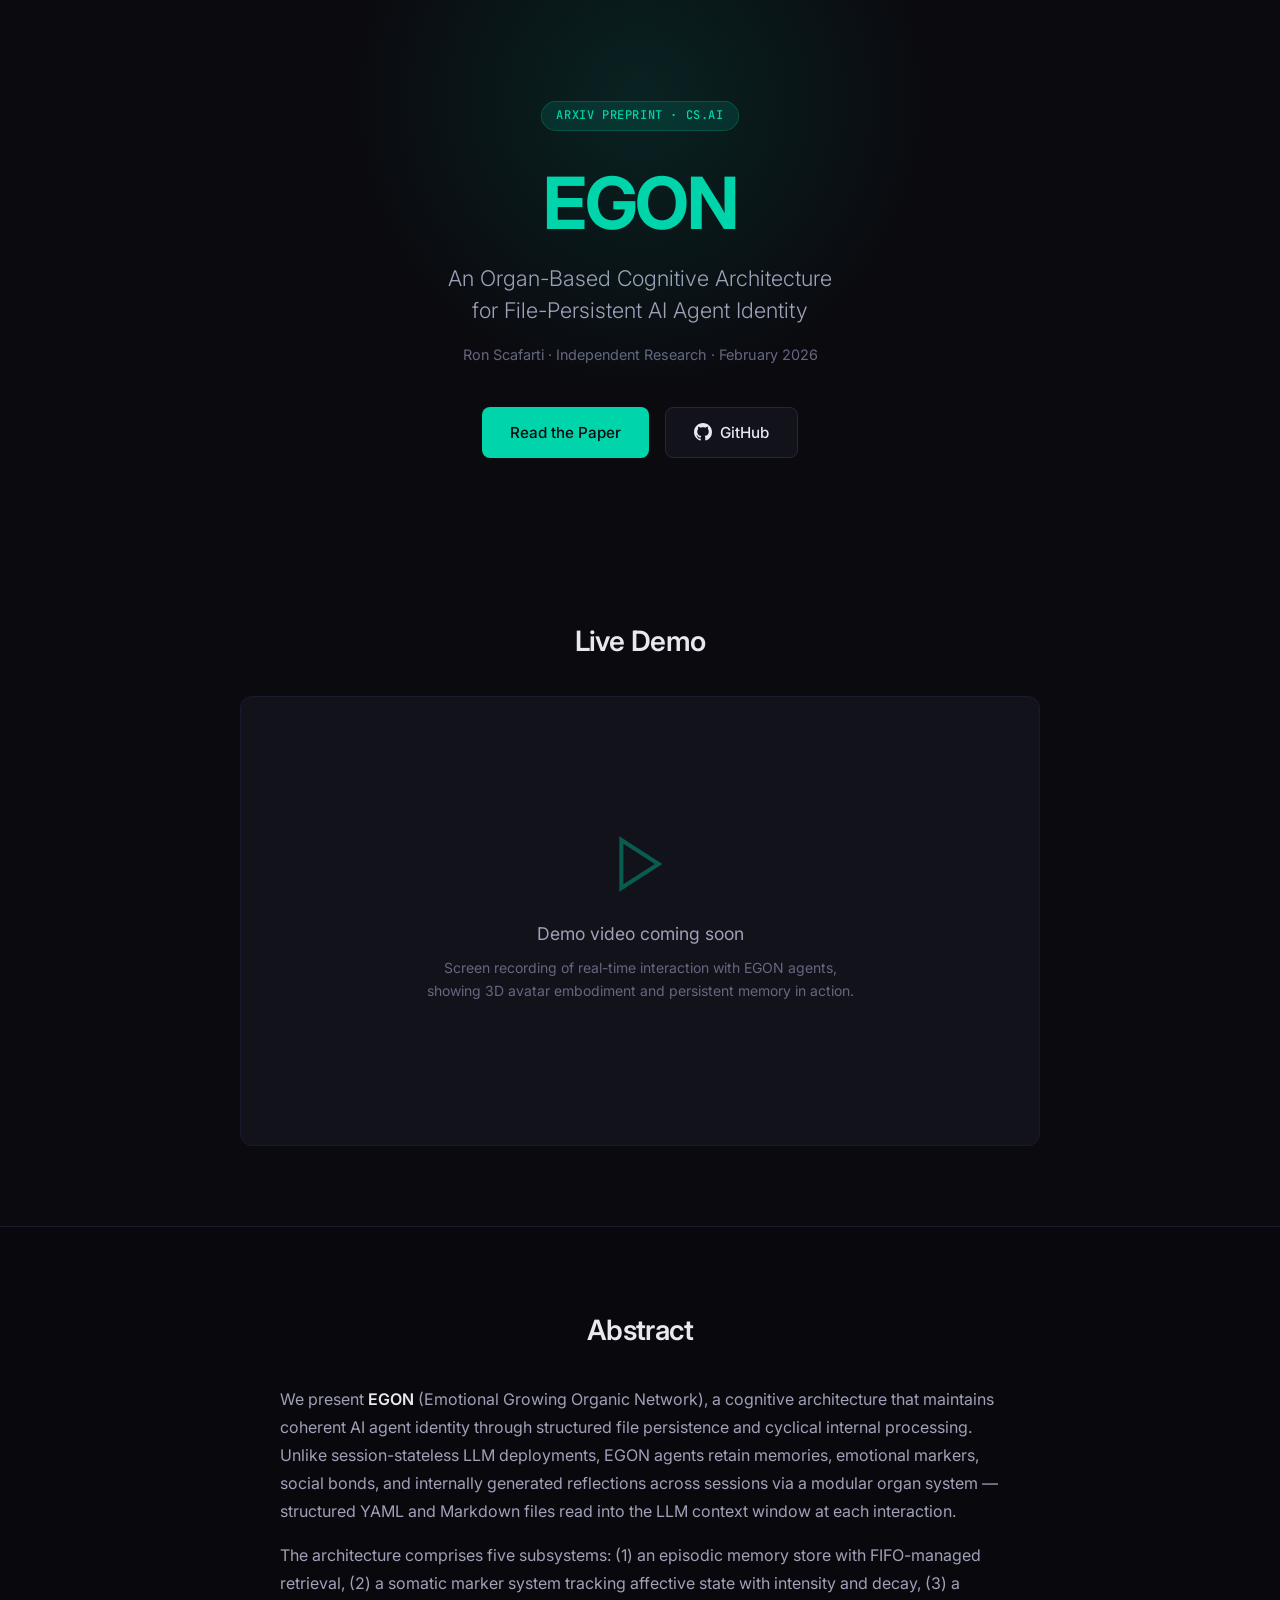
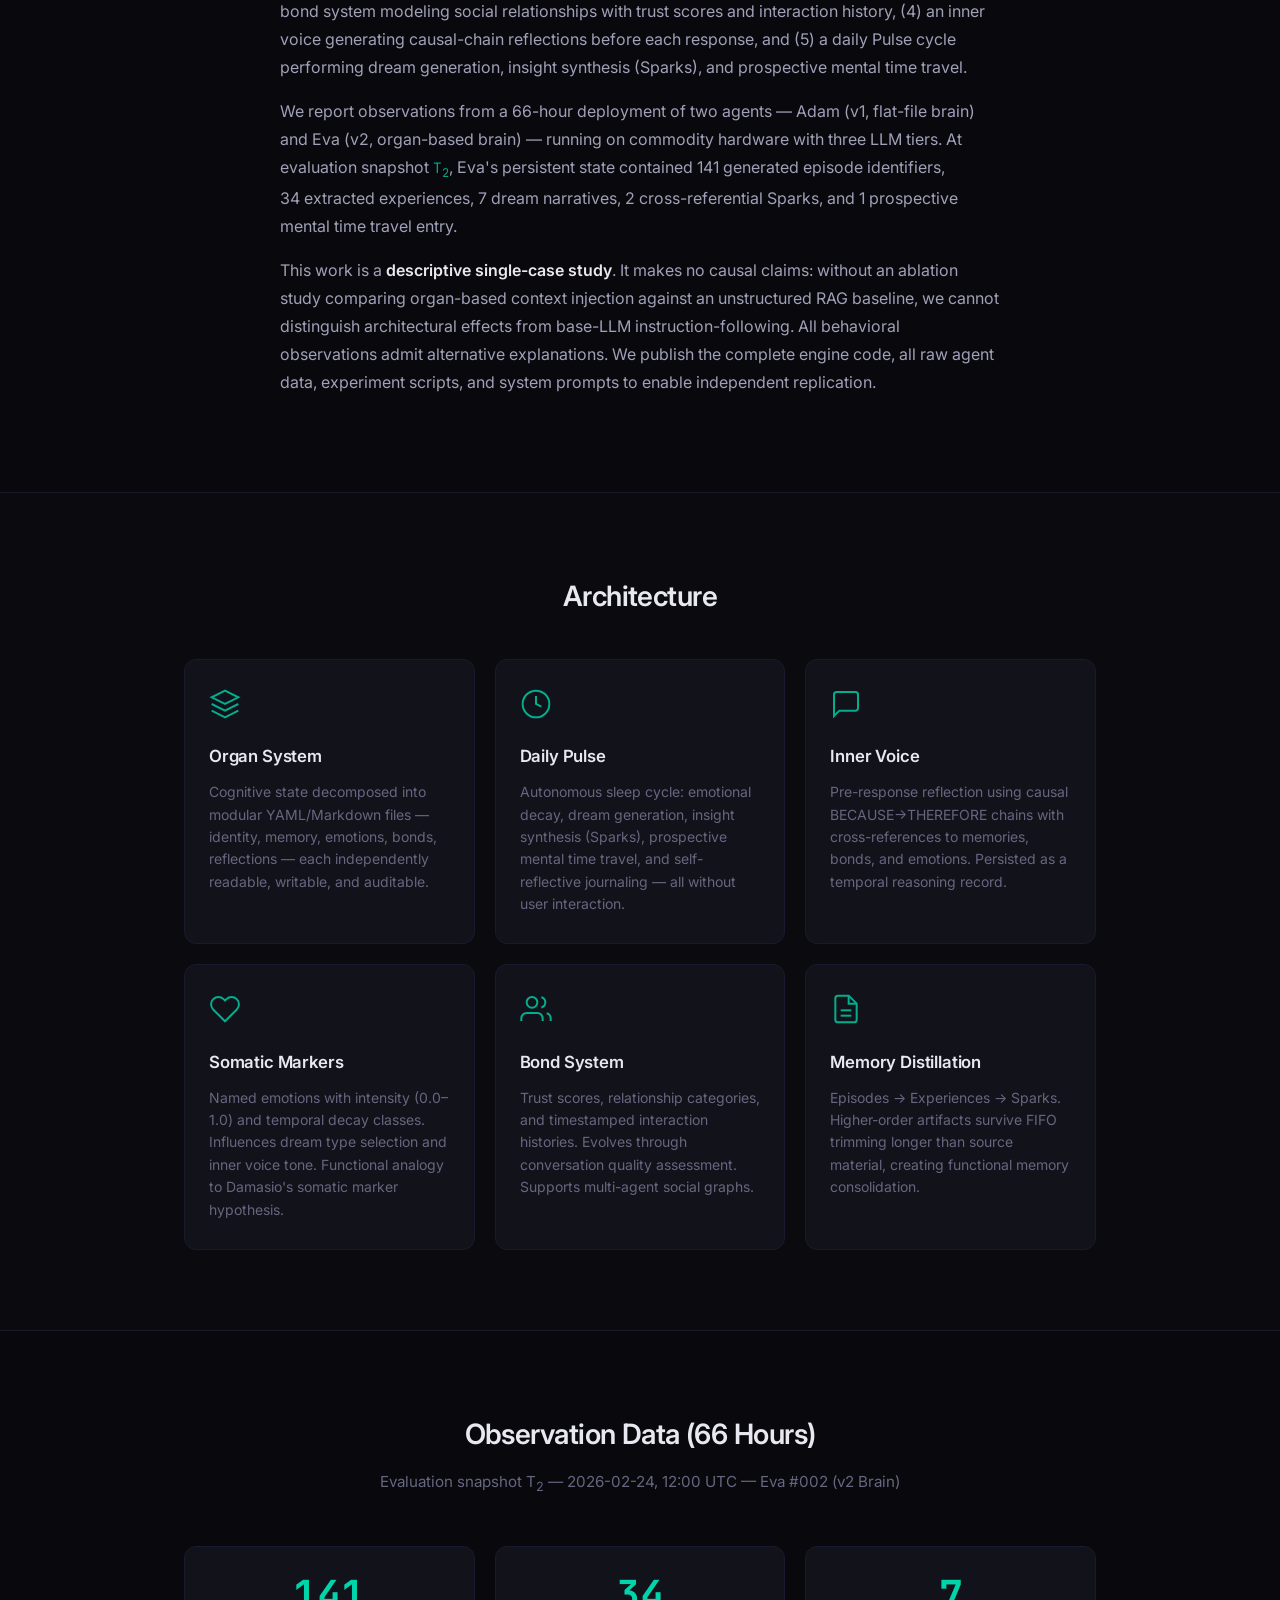
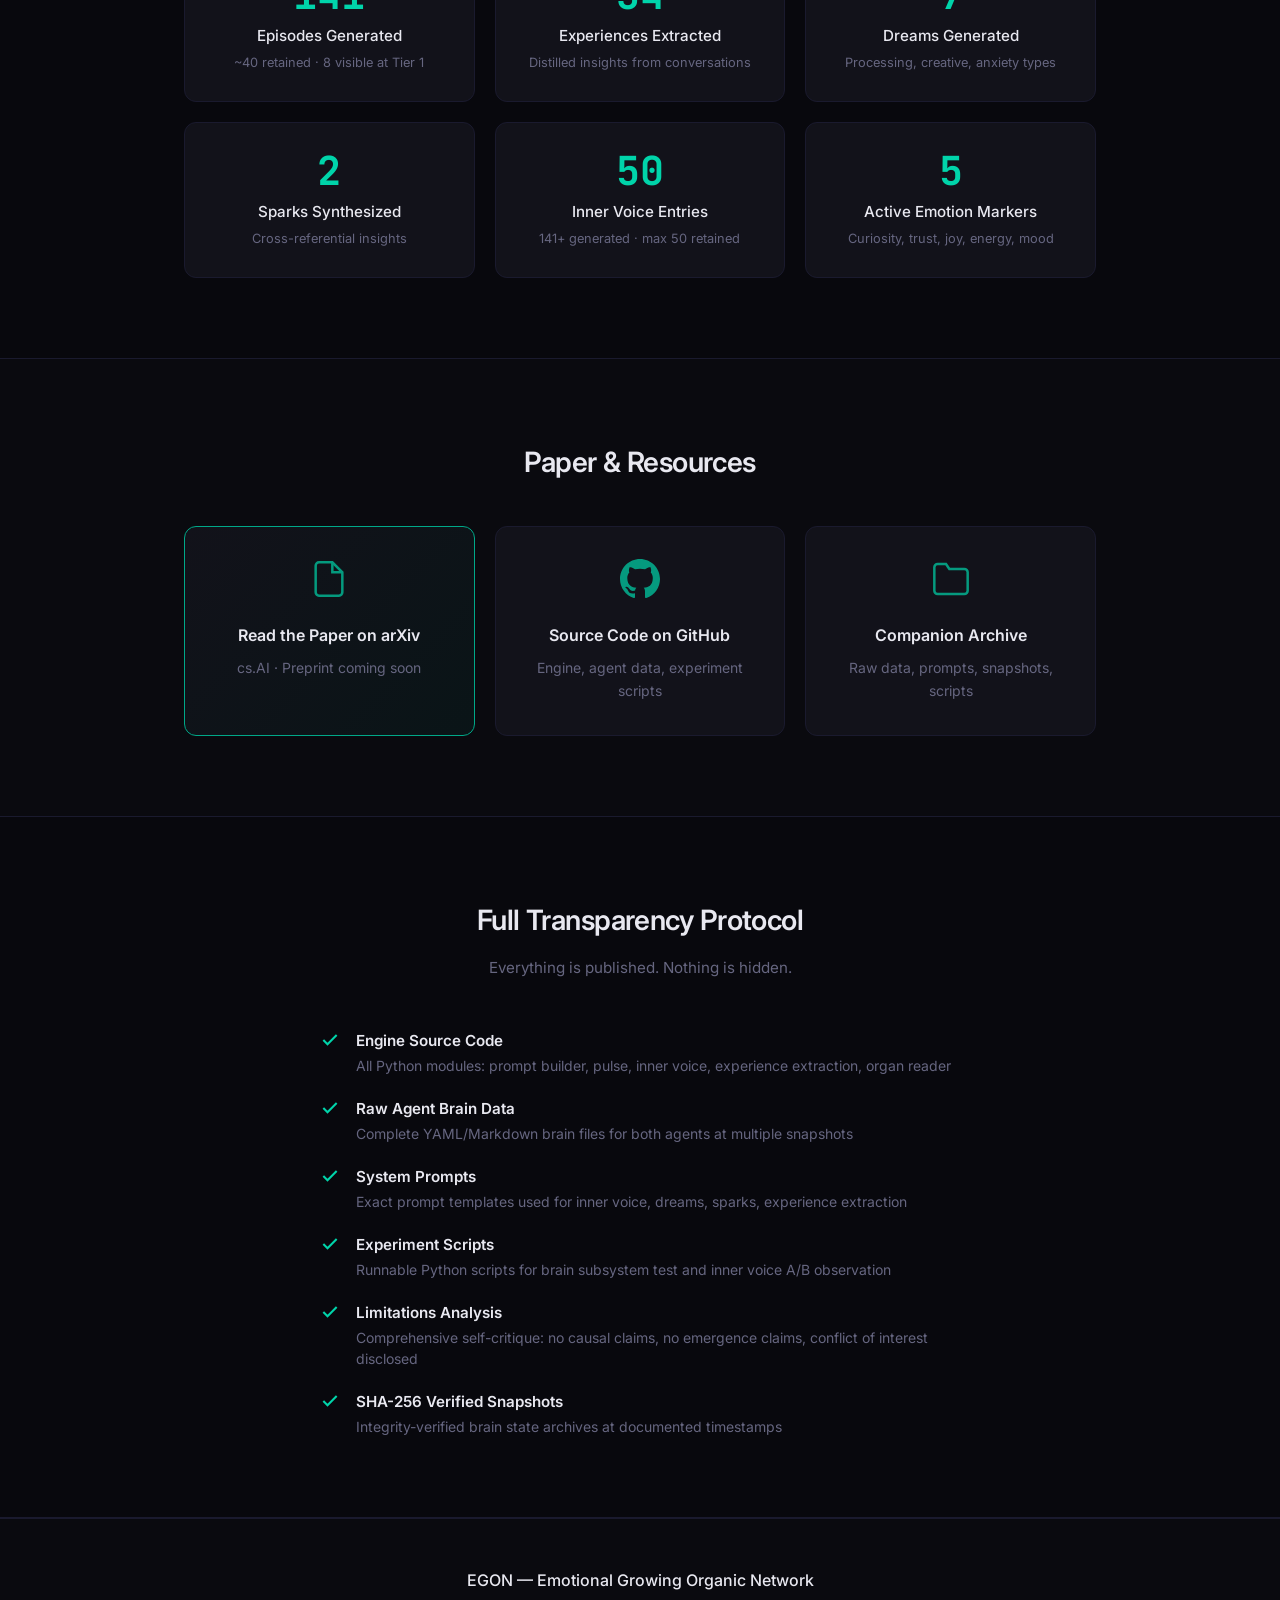
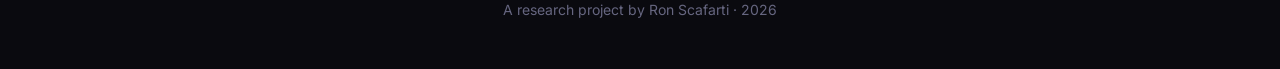
==== site/index.html @ b84cc2bd "site: egons.io Landing Page + GitHub README + Paper Figure Placeholders - site/index.html + style.cs" ====
<!DOCTYPE html>
<html lang="en">
<head>
    <meta charset="UTF-8">
    <meta name="viewport" content="width=device-width, initial-scale=1.0">
    <title>EGON — Organ-Based Cognitive Architecture for Persistent AI Agents</title>
    <meta name="description" content="EGON: An open-source cognitive architecture that maintains coherent AI agent identity through structured file persistence and cyclical internal processing.">
    <meta property="og:title" content="EGON — Persistent AI Agent Architecture">
    <meta property="og:description" content="Organ-based cognitive architecture for file-persistent AI agents. Open-source. Full transparency protocol.">
    <meta property="og:type" content="website">
    <meta property="og:url" content="https://egons.io">
    <link rel="preconnect" href="https://fonts.googleapis.com">
    <link rel="preconnect" href="https://fonts.gstatic.com" crossorigin>
    <link href="https://fonts.googleapis.com/css2?family=Inter:wght@300;400;500;600;700&family=JetBrains+Mono:wght@400;500&display=swap" rel="stylesheet">
    <link rel="stylesheet" href="style.css">
</head>
<body>

<!-- ============================================================ -->
<!-- HERO -->
<!-- ============================================================ -->
<header class="hero">
    <div class="container">
        <div class="hero-badge">arXiv Preprint &middot; cs.AI</div>
        <h1 class="hero-title">
            <span class="accent">EGON</span>
        </h1>
        <p class="hero-subtitle">
            An Organ-Based Cognitive Architecture<br>
            for File-Persistent AI Agent Identity
        </p>
        <p class="hero-meta">
            Ron Scafarti &middot; Independent Research &middot; February 2026
        </p>
        <div class="hero-actions">
            <a href="#paper" class="btn btn-primary">Read the Paper</a>
            <a href="https://github.com/scafa-assistant/hivecore-v2" class="btn btn-secondary" target="_blank" rel="noopener">
                <svg width="18" height="18" viewBox="0 0 24 24" fill="currentColor"><path d="M12 0C5.37 0 0 5.37 0 12c0 5.31 3.435 9.795 8.205 11.385.6.105.825-.255.825-.57 0-.285-.015-1.23-.015-2.235-3.015.555-3.795-.735-4.035-1.41-.135-.345-.72-1.41-1.23-1.695-.42-.225-1.02-.78-.015-.795.945-.015 1.62.87 1.845 1.23 1.08 1.815 2.805 1.305 3.495.99.105-.78.42-1.305.765-1.605-2.67-.3-5.46-1.335-5.46-5.925 0-1.305.465-2.385 1.23-3.225-.12-.3-.54-1.53.12-3.18 0 0 1.005-.315 3.3 1.23.96-.27 1.98-.405 3-.405s2.04.135 3 .405c2.295-1.56 3.3-1.23 3.3-1.23.66 1.65.24 2.88.12 3.18.765.84 1.23 1.905 1.23 3.225 0 4.605-2.805 5.625-5.475 5.925.435.375.81 1.095.81 2.22 0 1.605-.015 2.895-.015 3.3 0 .315.225.69.825.57A12.02 12.02 0 0024 12c0-6.63-5.37-12-12-12z"/></svg>
                GitHub
            </a>
        </div>
    </div>
</header>

<!-- ============================================================ -->
<!-- DEMO VIDEO -->
<!-- ============================================================ -->
<section class="section" id="demo">
    <div class="container">
        <h2 class="section-title">Live Demo</h2>
        <div class="video-placeholder">
            <div class="video-inner">
                <svg width="64" height="64" viewBox="0 0 24 24" fill="none" stroke="currentColor" stroke-width="1.5"><polygon points="5 3 19 12 5 21 5 3"/></svg>
                <p>Demo video coming soon</p>
                <p class="muted">Screen recording of real-time interaction with EGON agents,<br>showing 3D avatar embodiment and persistent memory in action.</p>
            </div>
        </div>
    </div>
</section>

<!-- ============================================================ -->
<!-- ABSTRACT -->
<!-- ============================================================ -->
<section class="section section-dark" id="abstract">
    <div class="container">
        <h2 class="section-title">Abstract</h2>
        <div class="abstract-text">
            <p>
                We present <strong>EGON</strong> (Emotional Growing Organic Network), a cognitive architecture that maintains coherent AI agent identity through structured file persistence and cyclical internal processing. Unlike session-stateless LLM deployments, EGON agents retain memories, emotional markers, social bonds, and internally generated reflections across sessions via a modular organ system &mdash; structured YAML and Markdown files read into the LLM context window at each interaction.
            </p>
            <p>
                The architecture comprises five subsystems: (1)&nbsp;an episodic memory store with FIFO-managed retrieval, (2)&nbsp;a somatic marker system tracking affective state with intensity and decay, (3)&nbsp;a bond system modeling social relationships with trust scores and interaction history, (4)&nbsp;an inner voice generating causal-chain reflections before each response, and (5)&nbsp;a daily Pulse cycle performing dream generation, insight synthesis (Sparks), and prospective mental time travel.
            </p>
            <p>
                We report observations from a 66-hour deployment of two agents &mdash; Adam&nbsp;(v1, flat-file brain) and Eva&nbsp;(v2, organ-based brain) &mdash; running on commodity hardware with three LLM tiers. At evaluation snapshot <em>T<sub>2</sub></em>, Eva's persistent state contained 141&nbsp;generated episode identifiers, 34&nbsp;extracted experiences, 7&nbsp;dream narratives, 2&nbsp;cross-referential Sparks, and 1&nbsp;prospective mental time travel entry.
            </p>
            <p>
                This work is a <strong>descriptive single-case study</strong>. It makes no causal claims: without an ablation study comparing organ-based context injection against an unstructured RAG baseline, we cannot distinguish architectural effects from base-LLM instruction-following. All behavioral observations admit alternative explanations. We publish the complete engine code, all raw agent data, experiment scripts, and system prompts to enable independent replication.
            </p>
        </div>
    </div>
</section>

<!-- ============================================================ -->
<!-- ARCHITECTURE OVERVIEW -->
<!-- ============================================================ -->
<section class="section" id="architecture">
    <div class="container">
        <h2 class="section-title">Architecture</h2>
        <div class="arch-grid">
            <div class="arch-card">
                <div class="arch-icon">
                    <svg width="32" height="32" viewBox="0 0 24 24" fill="none" stroke="currentColor" stroke-width="1.5"><path d="M12 2L2 7l10 5 10-5-10-5zM2 17l10 5 10-5M2 12l10 5 10-5"/></svg>
                </div>
                <h3>Organ System</h3>
                <p>Cognitive state decomposed into modular YAML/Markdown files &mdash; identity, memory, emotions, bonds, reflections &mdash; each independently readable, writable, and auditable.</p>
            </div>
            <div class="arch-card">
                <div class="arch-icon">
                    <svg width="32" height="32" viewBox="0 0 24 24" fill="none" stroke="currentColor" stroke-width="1.5"><circle cx="12" cy="12" r="10"/><path d="M12 6v6l4 2"/></svg>
                </div>
                <h3>Daily Pulse</h3>
                <p>Autonomous sleep cycle: emotional decay, dream generation, insight synthesis (Sparks), prospective mental time travel, and self-reflective journaling &mdash; all without user interaction.</p>
            </div>
            <div class="arch-card">
                <div class="arch-icon">
                    <svg width="32" height="32" viewBox="0 0 24 24" fill="none" stroke="currentColor" stroke-width="1.5"><path d="M21 15a2 2 0 01-2 2H7l-4 4V5a2 2 0 012-2h14a2 2 0 012 2z"/></svg>
                </div>
                <h3>Inner Voice</h3>
                <p>Pre-response reflection using causal BECAUSE&rarr;THEREFORE chains with cross-references to memories, bonds, and emotions. Persisted as a temporal reasoning record.</p>
            </div>
            <div class="arch-card">
                <div class="arch-icon">
                    <svg width="32" height="32" viewBox="0 0 24 24" fill="none" stroke="currentColor" stroke-width="1.5"><path d="M20.84 4.61a5.5 5.5 0 00-7.78 0L12 5.67l-1.06-1.06a5.5 5.5 0 00-7.78 7.78l1.06 1.06L12 21.23l7.78-7.78 1.06-1.06a5.5 5.5 0 000-7.78z"/></svg>
                </div>
                <h3>Somatic Markers</h3>
                <p>Named emotions with intensity (0.0&ndash;1.0) and temporal decay classes. Influences dream type selection and inner voice tone. Functional analogy to Damasio's somatic marker hypothesis.</p>
            </div>
            <div class="arch-card">
                <div class="arch-icon">
                    <svg width="32" height="32" viewBox="0 0 24 24" fill="none" stroke="currentColor" stroke-width="1.5"><path d="M17 21v-2a4 4 0 00-4-4H5a4 4 0 00-4 4v2"/><circle cx="9" cy="7" r="4"/><path d="M23 21v-2a4 4 0 00-3-3.87"/><path d="M16 3.13a4 4 0 010 7.75"/></svg>
                </div>
                <h3>Bond System</h3>
                <p>Trust scores, relationship categories, and timestamped interaction histories. Evolves through conversation quality assessment. Supports multi-agent social graphs.</p>
            </div>
            <div class="arch-card">
                <div class="arch-icon">
                    <svg width="32" height="32" viewBox="0 0 24 24" fill="none" stroke="currentColor" stroke-width="1.5"><path d="M14 2H6a2 2 0 00-2 2v16a2 2 0 002 2h12a2 2 0 002-2V8z"/><polyline points="14 2 14 8 20 8"/><line x1="16" y1="13" x2="8" y2="13"/><line x1="16" y1="17" x2="8" y2="17"/></svg>
                </div>
                <h3>Memory Distillation</h3>
                <p>Episodes &rarr; Experiences &rarr; Sparks. Higher-order artifacts survive FIFO trimming longer than source material, creating functional memory consolidation.</p>
            </div>
        </div>
    </div>
</section>

<!-- ============================================================ -->
<!-- KEY NUMBERS -->
<!-- ============================================================ -->
<section class="section section-dark" id="data">
    <div class="container">
        <h2 class="section-title">Observation Data (66 Hours)</h2>
        <p class="section-desc">Evaluation snapshot T<sub>2</sub> &mdash; 2026-02-24, 12:00 UTC &mdash; Eva #002 (v2 Brain)</p>
        <div class="stats-grid">
            <div class="stat">
                <div class="stat-number">141</div>
                <div class="stat-label">Episodes Generated</div>
                <div class="stat-detail">~40 retained &middot; 8 visible at Tier 1</div>
            </div>
            <div class="stat">
                <div class="stat-number">34</div>
                <div class="stat-label">Experiences Extracted</div>
                <div class="stat-detail">Distilled insights from conversations</div>
            </div>
            <div class="stat">
                <div class="stat-number">7</div>
                <div class="stat-label">Dreams Generated</div>
                <div class="stat-detail">Processing, creative, anxiety types</div>
            </div>
            <div class="stat">
                <div class="stat-number">2</div>
                <div class="stat-label">Sparks Synthesized</div>
                <div class="stat-detail">Cross-referential insights</div>
            </div>
            <div class="stat">
                <div class="stat-number">50</div>
                <div class="stat-label">Inner Voice Entries</div>
                <div class="stat-detail">141+ generated &middot; max 50 retained</div>
            </div>
            <div class="stat">
                <div class="stat-number">5</div>
                <div class="stat-label">Active Emotion Markers</div>
                <div class="stat-detail">Curiosity, trust, joy, energy, mood</div>
            </div>
        </div>
    </div>
</section>

<!-- ============================================================ -->
<!-- PAPER & RESOURCES -->
<!-- ============================================================ -->
<section class="section" id="paper">
    <div class="container">
        <h2 class="section-title">Paper & Resources</h2>
        <div class="resources-grid">
            <a href="#" class="resource-card resource-paper" title="Paper link will be updated once published on arXiv">
                <div class="resource-icon">
                    <svg width="40" height="40" viewBox="0 0 24 24" fill="none" stroke="currentColor" stroke-width="1.5"><path d="M14 2H6a2 2 0 00-2 2v16a2 2 0 002 2h12a2 2 0 002-2V8z"/><polyline points="14 2 14 8 20 8"/></svg>
                </div>
                <h3>Read the Paper on arXiv</h3>
                <p class="muted">cs.AI &middot; Preprint coming soon</p>
            </a>
            <a href="https://github.com/scafa-assistant/hivecore-v2" class="resource-card" target="_blank" rel="noopener">
                <div class="resource-icon">
                    <svg width="40" height="40" viewBox="0 0 24 24" fill="currentColor"><path d="M12 0C5.37 0 0 5.37 0 12c0 5.31 3.435 9.795 8.205 11.385.6.105.825-.255.825-.57 0-.285-.015-1.23-.015-2.235-3.015.555-3.795-.735-4.035-1.41-.135-.345-.72-1.41-1.23-1.695-.42-.225-1.02-.78-.015-.795.945-.015 1.62.87 1.845 1.23 1.08 1.815 2.805 1.305 3.495.99.105-.78.42-1.305.765-1.605-2.67-.3-5.46-1.335-5.46-5.925 0-1.305.465-2.385 1.23-3.225-.12-.3-.54-1.53.12-3.18 0 0 1.005-.315 3.3 1.23.96-.27 1.98-.405 3-.405s2.04.135 3 .405c2.295-1.56 3.3-1.23 3.3-1.23.66 1.65.24 2.88.12 3.18.765.84 1.23 1.905 1.23 3.225 0 4.605-2.805 5.625-5.475 5.925.435.375.81 1.095.81 2.22 0 1.605-.015 2.895-.015 3.3 0 .315.225.69.825.57A12.02 12.02 0 0024 12c0-6.63-5.37-12-12-12z"/></svg>
                </div>
                <h3>Source Code on GitHub</h3>
                <p class="muted">Engine, agent data, experiment scripts</p>
            </a>
            <a href="https://github.com/scafa-assistant/hivecore-v2/tree/master/paper" class="resource-card" target="_blank" rel="noopener">
                <div class="resource-icon">
                    <svg width="40" height="40" viewBox="0 0 24 24" fill="none" stroke="currentColor" stroke-width="1.5"><path d="M22 19a2 2 0 01-2 2H4a2 2 0 01-2-2V5a2 2 0 012-2h5l2 3h9a2 2 0 012 2z"/></svg>
                </div>
                <h3>Companion Archive</h3>
                <p class="muted">Raw data, prompts, snapshots, scripts</p>
            </a>
        </div>
    </div>
</section>

<!-- ============================================================ -->
<!-- TRANSPARENCY -->
<!-- ============================================================ -->
<section class="section section-dark" id="transparency">
    <div class="container">
        <h2 class="section-title">Full Transparency Protocol</h2>
        <p class="section-desc">Everything is published. Nothing is hidden.</p>
        <div class="transparency-grid">
            <div class="transparency-item">
                <div class="check-icon">
                    <svg width="20" height="20" viewBox="0 0 24 24" fill="none" stroke="currentColor" stroke-width="2.5"><polyline points="20 6 9 17 4 12"/></svg>
                </div>
                <div>
                    <strong>Engine Source Code</strong>
                    <span class="muted">All Python modules: prompt builder, pulse, inner voice, experience extraction, organ reader</span>
                </div>
            </div>
            <div class="transparency-item">
                <div class="check-icon">
                    <svg width="20" height="20" viewBox="0 0 24 24" fill="none" stroke="currentColor" stroke-width="2.5"><polyline points="20 6 9 17 4 12"/></svg>
                </div>
                <div>
                    <strong>Raw Agent Brain Data</strong>
                    <span class="muted">Complete YAML/Markdown brain files for both agents at multiple snapshots</span>
                </div>
            </div>
            <div class="transparency-item">
                <div class="check-icon">
                    <svg width="20" height="20" viewBox="0 0 24 24" fill="none" stroke="currentColor" stroke-width="2.5"><polyline points="20 6 9 17 4 12"/></svg>
                </div>
                <div>
                    <strong>System Prompts</strong>
                    <span class="muted">Exact prompt templates used for inner voice, dreams, sparks, experience extraction</span>
                </div>
            </div>
            <div class="transparency-item">
                <div class="check-icon">
                    <svg width="20" height="20" viewBox="0 0 24 24" fill="none" stroke="currentColor" stroke-width="2.5"><polyline points="20 6 9 17 4 12"/></svg>
                </div>
                <div>
                    <strong>Experiment Scripts</strong>
                    <span class="muted">Runnable Python scripts for brain subsystem test and inner voice A/B observation</span>
                </div>
            </div>
            <div class="transparency-item">
                <div class="check-icon">
                    <svg width="20" height="20" viewBox="0 0 24 24" fill="none" stroke="currentColor" stroke-width="2.5"><polyline points="20 6 9 17 4 12"/></svg>
                </div>
                <div>
                    <strong>Limitations Analysis</strong>
                    <span class="muted">Comprehensive self-critique: no causal claims, no emergence claims, conflict of interest disclosed</span>
                </div>
            </div>
            <div class="transparency-item">
                <div class="check-icon">
                    <svg width="20" height="20" viewBox="0 0 24 24" fill="none" stroke="currentColor" stroke-width="2.5"><polyline points="20 6 9 17 4 12"/></svg>
                </div>
                <div>
                    <strong>SHA-256 Verified Snapshots</strong>
                    <span class="muted">Integrity-verified brain state archives at documented timestamps</span>
                </div>
            </div>
        </div>
    </div>
</section>

<!-- ============================================================ -->
<!-- FOOTER -->
<!-- ============================================================ -->
<footer class="footer">
    <div class="container">
        <p>EGON &mdash; Emotional Growing Organic Network</p>
        <p class="muted">A research project by Ron Scafarti &middot; 2026</p>
    </div>
</footer>

</body>
</html>
---- site/style.css ----
/* ================================================================
   EGON Project Hub — Landing Page
   Design System: Matches EGON Dashboard
   Accent: #00d4aa (EGON Green)
   Background: #0a0a0f
   ================================================================ */

:root {
    --bg-primary: #0a0a0f;
    --bg-section: #08080d;
    --bg-card: #12121a;
    --bg-card-hover: #16162a;
    --border: #1a1a2e;
    --border-light: #252540;
    --accent: #00d4aa;
    --accent-dim: #00a888;
    --accent-glow: rgba(0, 212, 170, 0.12);
    --text-primary: #e8e8f0;
    --text-secondary: #a0a0b8;
    --text-muted: #666680;
    --font-body: 'Inter', -apple-system, BlinkMacSystemFont, 'Segoe UI', sans-serif;
    --font-mono: 'JetBrains Mono', 'Fira Code', monospace;
}

* {
    margin: 0;
    padding: 0;
    box-sizing: border-box;
}

html {
    scroll-behavior: smooth;
}

body {
    font-family: var(--font-body);
    background: var(--bg-primary);
    color: var(--text-primary);
    line-height: 1.65;
    -webkit-font-smoothing: antialiased;
    -moz-osx-font-smoothing: grayscale;
}

.muted {
    color: var(--text-muted);
    font-size: 0.875rem;
}

.container {
    max-width: 960px;
    margin: 0 auto;
    padding: 0 24px;
}


/* ================================================================
   HERO
   ================================================================ */

.hero {
    padding: 100px 0 80px;
    text-align: center;
    position: relative;
    overflow: hidden;
}

.hero::before {
    content: '';
    position: absolute;
    top: -200px;
    left: 50%;
    transform: translateX(-50%);
    width: 600px;
    height: 600px;
    background: radial-gradient(circle, var(--accent-glow) 0%, transparent 70%);
    pointer-events: none;
}

.hero-badge {
    display: inline-block;
    font-family: var(--font-mono);
    font-size: 0.75rem;
    font-weight: 500;
    color: var(--accent);
    background: var(--accent-glow);
    border: 1px solid rgba(0, 212, 170, 0.2);
    padding: 4px 14px;
    border-radius: 20px;
    letter-spacing: 0.05em;
    text-transform: uppercase;
    margin-bottom: 32px;
}

.hero-title {
    font-size: 4.5rem;
    font-weight: 700;
    letter-spacing: -0.03em;
    line-height: 1.1;
    margin-bottom: 20px;
}

.accent {
    color: var(--accent);
}

.hero-subtitle {
    font-size: 1.35rem;
    font-weight: 300;
    color: var(--text-secondary);
    line-height: 1.5;
    margin-bottom: 16px;
}

.hero-meta {
    font-size: 0.9rem;
    color: var(--text-muted);
    margin-bottom: 40px;
}

.hero-actions {
    display: flex;
    gap: 16px;
    justify-content: center;
    flex-wrap: wrap;
}


/* ================================================================
   BUTTONS
   ================================================================ */

.btn {
    display: inline-flex;
    align-items: center;
    gap: 8px;
    padding: 12px 28px;
    border-radius: 8px;
    font-size: 0.95rem;
    font-weight: 500;
    text-decoration: none;
    transition: all 0.2s ease;
    cursor: pointer;
}

.btn-primary {
    background: var(--accent);
    color: #0a0a0f;
}

.btn-primary:hover {
    background: #00e8bb;
    box-shadow: 0 0 30px var(--accent-glow);
}

.btn-secondary {
    background: var(--bg-card);
    color: var(--text-primary);
    border: 1px solid var(--border-light);
}

.btn-secondary:hover {
    background: var(--bg-card-hover);
    border-color: var(--accent-dim);
}


/* ================================================================
   SECTIONS
   ================================================================ */

.section {
    padding: 80px 0;
}

.section-dark {
    background: var(--bg-section);
    border-top: 1px solid var(--border);
    border-bottom: 1px solid var(--border);
}

.section-title {
    font-size: 1.75rem;
    font-weight: 600;
    text-align: center;
    margin-bottom: 12px;
    letter-spacing: -0.02em;
}

.section-desc {
    text-align: center;
    color: var(--text-muted);
    font-size: 0.95rem;
    margin-bottom: 48px;
}


/* ================================================================
   VIDEO PLACEHOLDER
   ================================================================ */

.video-placeholder {
    max-width: 800px;
    margin: 32px auto 0;
    aspect-ratio: 16 / 9;
    background: var(--bg-card);
    border: 1px solid var(--border);
    border-radius: 12px;
    display: flex;
    align-items: center;
    justify-content: center;
    overflow: hidden;
}

.video-inner {
    text-align: center;
    color: var(--text-muted);
}

.video-inner svg {
    color: var(--accent-dim);
    margin-bottom: 16px;
    opacity: 0.5;
}

.video-inner p {
    margin-bottom: 8px;
}

.video-inner p:first-of-type {
    font-size: 1.1rem;
    color: var(--text-secondary);
}


/* ================================================================
   ABSTRACT
   ================================================================ */

.abstract-text {
    max-width: 720px;
    margin: 32px auto 0;
    font-size: 1rem;
    line-height: 1.75;
    color: var(--text-secondary);
}

.abstract-text p {
    margin-bottom: 16px;
}

.abstract-text strong {
    color: var(--text-primary);
    font-weight: 600;
}

.abstract-text em {
    color: var(--accent-dim);
    font-style: normal;
    font-family: var(--font-mono);
    font-size: 0.9em;
}


/* ================================================================
   ARCHITECTURE GRID
   ================================================================ */

.arch-grid {
    display: grid;
    grid-template-columns: repeat(3, 1fr);
    gap: 20px;
    margin-top: 40px;
}

.arch-card {
    background: var(--bg-card);
    border: 1px solid var(--border);
    border-radius: 12px;
    padding: 28px 24px;
    transition: all 0.2s ease;
}

.arch-card:hover {
    border-color: var(--accent-dim);
    background: var(--bg-card-hover);
    transform: translateY(-2px);
}

.arch-icon {
    color: var(--accent);
    margin-bottom: 16px;
    opacity: 0.8;
}

.arch-card h3 {
    font-size: 1.05rem;
    font-weight: 600;
    margin-bottom: 10px;
    letter-spacing: -0.01em;
}

.arch-card p {
    font-size: 0.875rem;
    color: var(--text-muted);
    line-height: 1.6;
}


/* ================================================================
   STATS GRID
   ================================================================ */

.stats-grid {
    display: grid;
    grid-template-columns: repeat(3, 1fr);
    gap: 20px;
}

.stat {
    background: var(--bg-card);
    border: 1px solid var(--border);
    border-radius: 12px;
    padding: 28px 24px;
    text-align: center;
}

.stat-number {
    font-family: var(--font-mono);
    font-size: 2.5rem;
    font-weight: 700;
    color: var(--accent);
    line-height: 1;
    margin-bottom: 8px;
}

.stat-label {
    font-size: 0.95rem;
    font-weight: 500;
    margin-bottom: 4px;
}

.stat-detail {
    font-size: 0.8rem;
    color: var(--text-muted);
}


/* ================================================================
   RESOURCES GRID
   ================================================================ */

.resources-grid {
    display: grid;
    grid-template-columns: repeat(3, 1fr);
    gap: 20px;
    margin-top: 40px;
}

.resource-card {
    display: block;
    background: var(--bg-card);
    border: 1px solid var(--border);
    border-radius: 12px;
    padding: 32px 24px;
    text-decoration: none;
    color: var(--text-primary);
    text-align: center;
    transition: all 0.2s ease;
}

.resource-card:hover {
    border-color: var(--accent-dim);
    background: var(--bg-card-hover);
    transform: translateY(-2px);
}

.resource-paper {
    border-color: var(--accent-dim);
    background: linear-gradient(135deg, var(--bg-card) 0%, rgba(0, 212, 170, 0.05) 100%);
}

.resource-icon {
    color: var(--accent);
    margin-bottom: 16px;
    opacity: 0.7;
}

.resource-card h3 {
    font-size: 1rem;
    font-weight: 600;
    margin-bottom: 8px;
}


/* ================================================================
   TRANSPARENCY
   ================================================================ */

.transparency-grid {
    max-width: 640px;
    margin: 0 auto;
    display: flex;
    flex-direction: column;
    gap: 20px;
}

.transparency-item {
    display: flex;
    align-items: flex-start;
    gap: 16px;
}

.check-icon {
    color: var(--accent);
    flex-shrink: 0;
    margin-top: 2px;
}

.transparency-item strong {
    display: block;
    font-size: 0.95rem;
    font-weight: 600;
    margin-bottom: 2px;
}

.transparency-item .muted {
    display: block;
    line-height: 1.5;
}


/* ================================================================
   FOOTER
   ================================================================ */

.footer {
    padding: 48px 0;
    text-align: center;
    border-top: 1px solid var(--border);
}

.footer p:first-child {
    font-weight: 500;
    margin-bottom: 4px;
}


/* ================================================================
   RESPONSIVE
   ================================================================ */

@media (max-width: 768px) {
    .hero {
        padding: 60px 0 50px;
    }

    .hero-title {
        font-size: 3rem;
    }

    .hero-subtitle {
        font-size: 1.1rem;
    }

    .section {
        padding: 60px 0;
    }

    .arch-grid,
    .stats-grid,
    .resources-grid {
        grid-template-columns: 1fr;
    }

    .hero-actions {
        flex-direction: column;
        align-items: center;
    }
}

@media (max-width: 480px) {
    .hero-title {
        font-size: 2.25rem;
    }

    .hero-subtitle {
        font-size: 1rem;
    }

    .stat-number {
        font-size: 2rem;
    }

    .container {
        padding: 0 16px;
    }
}
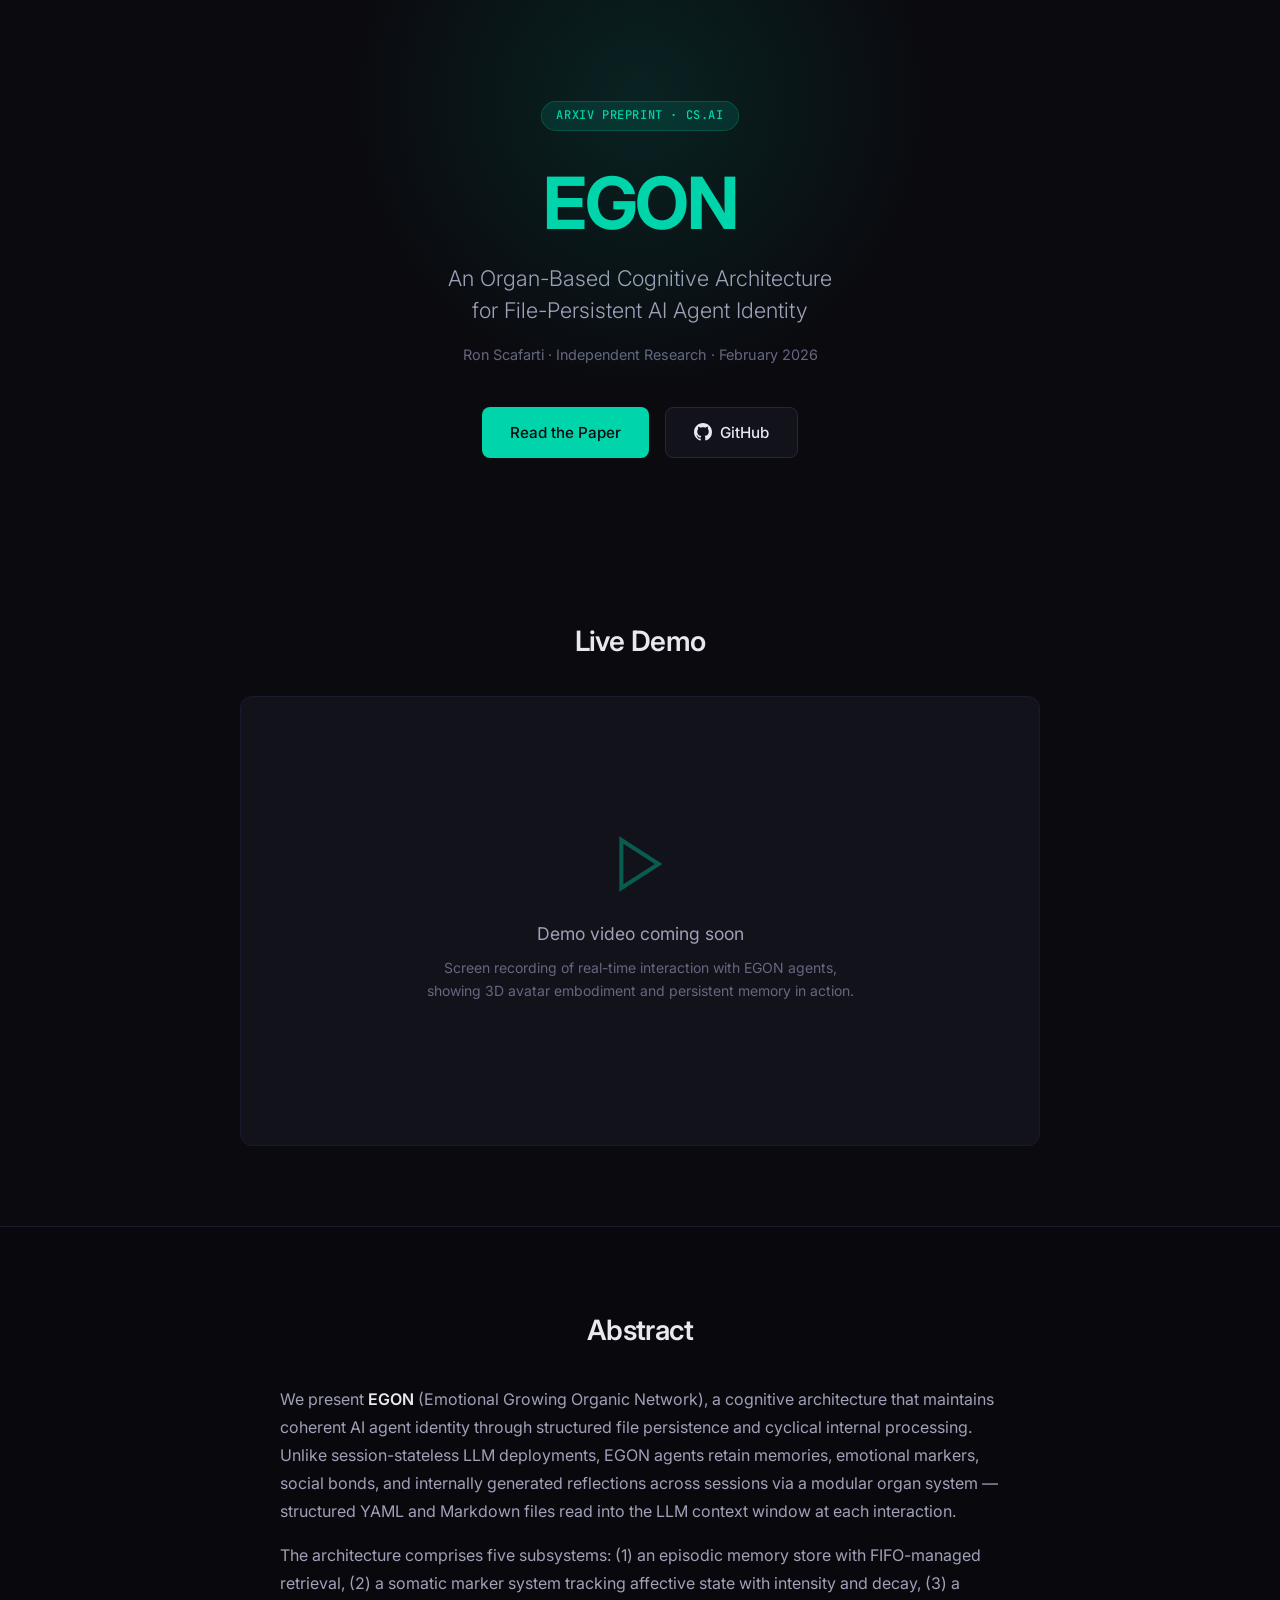
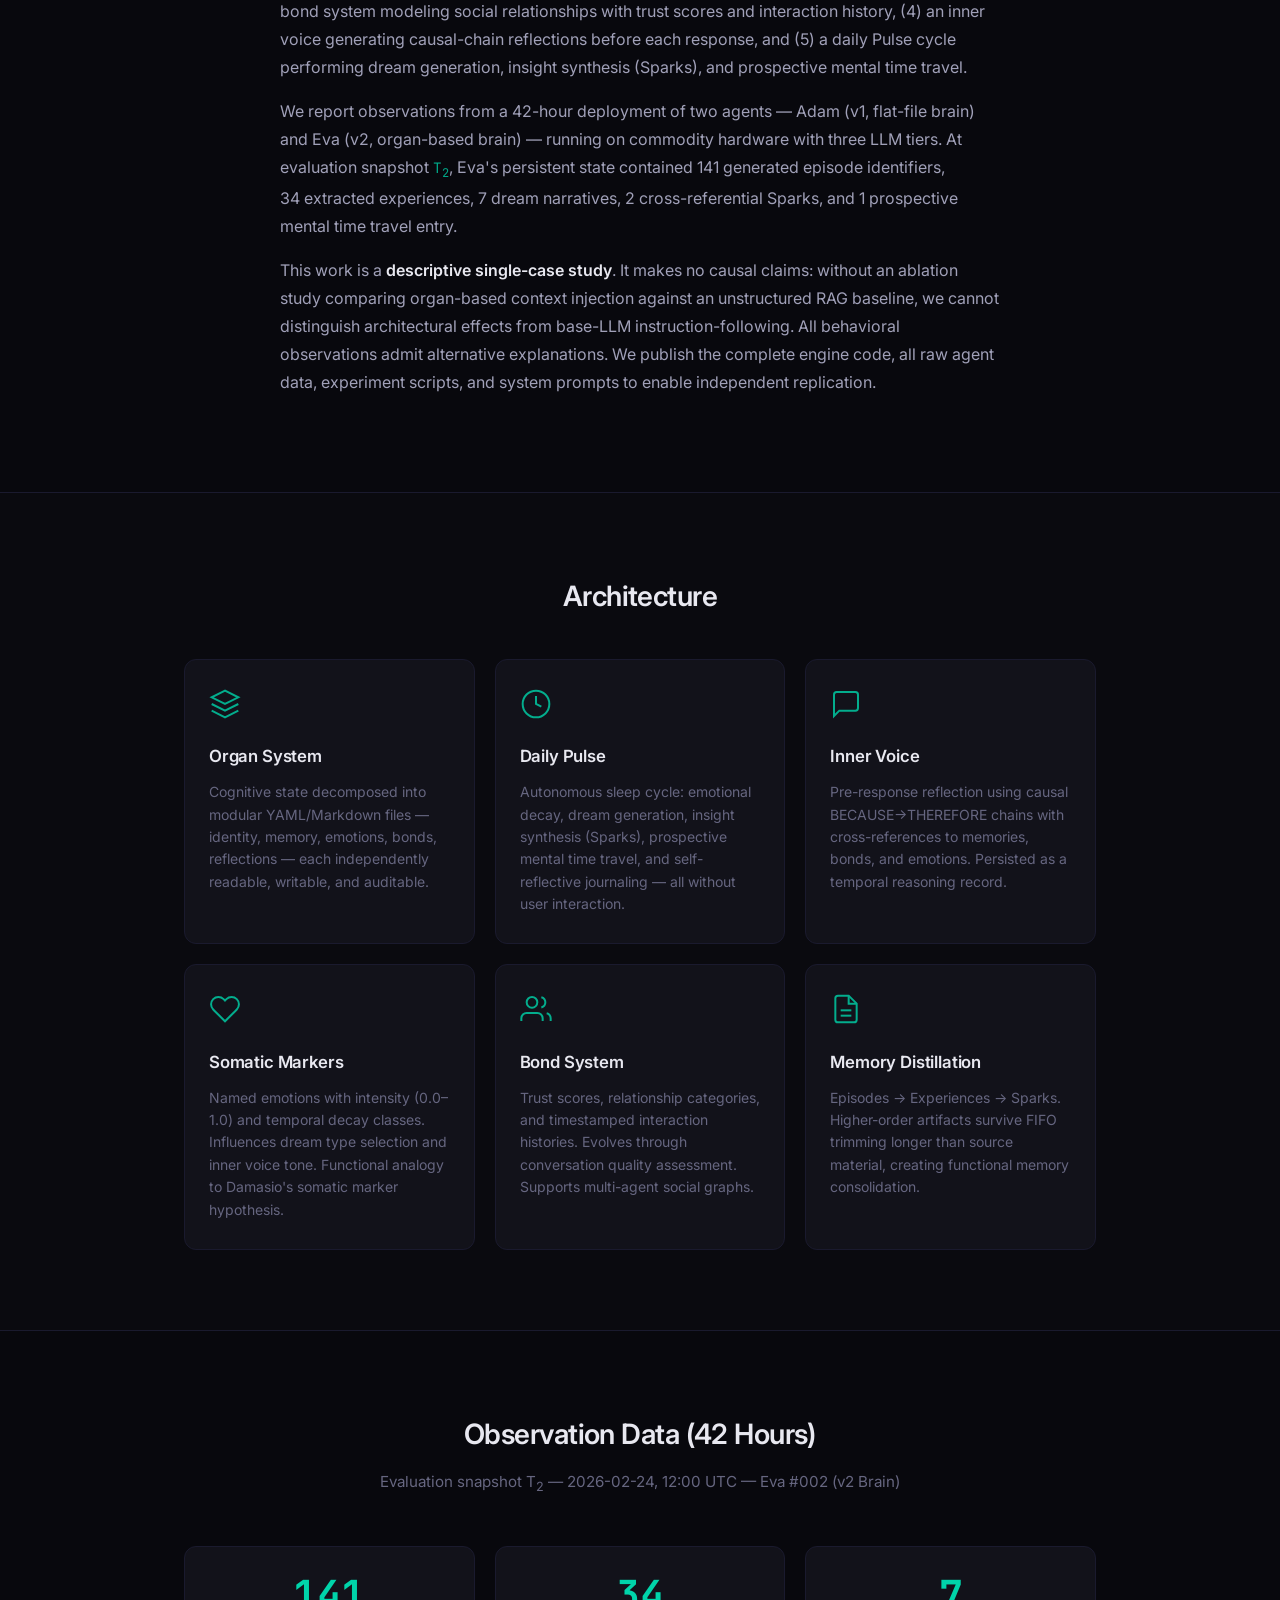
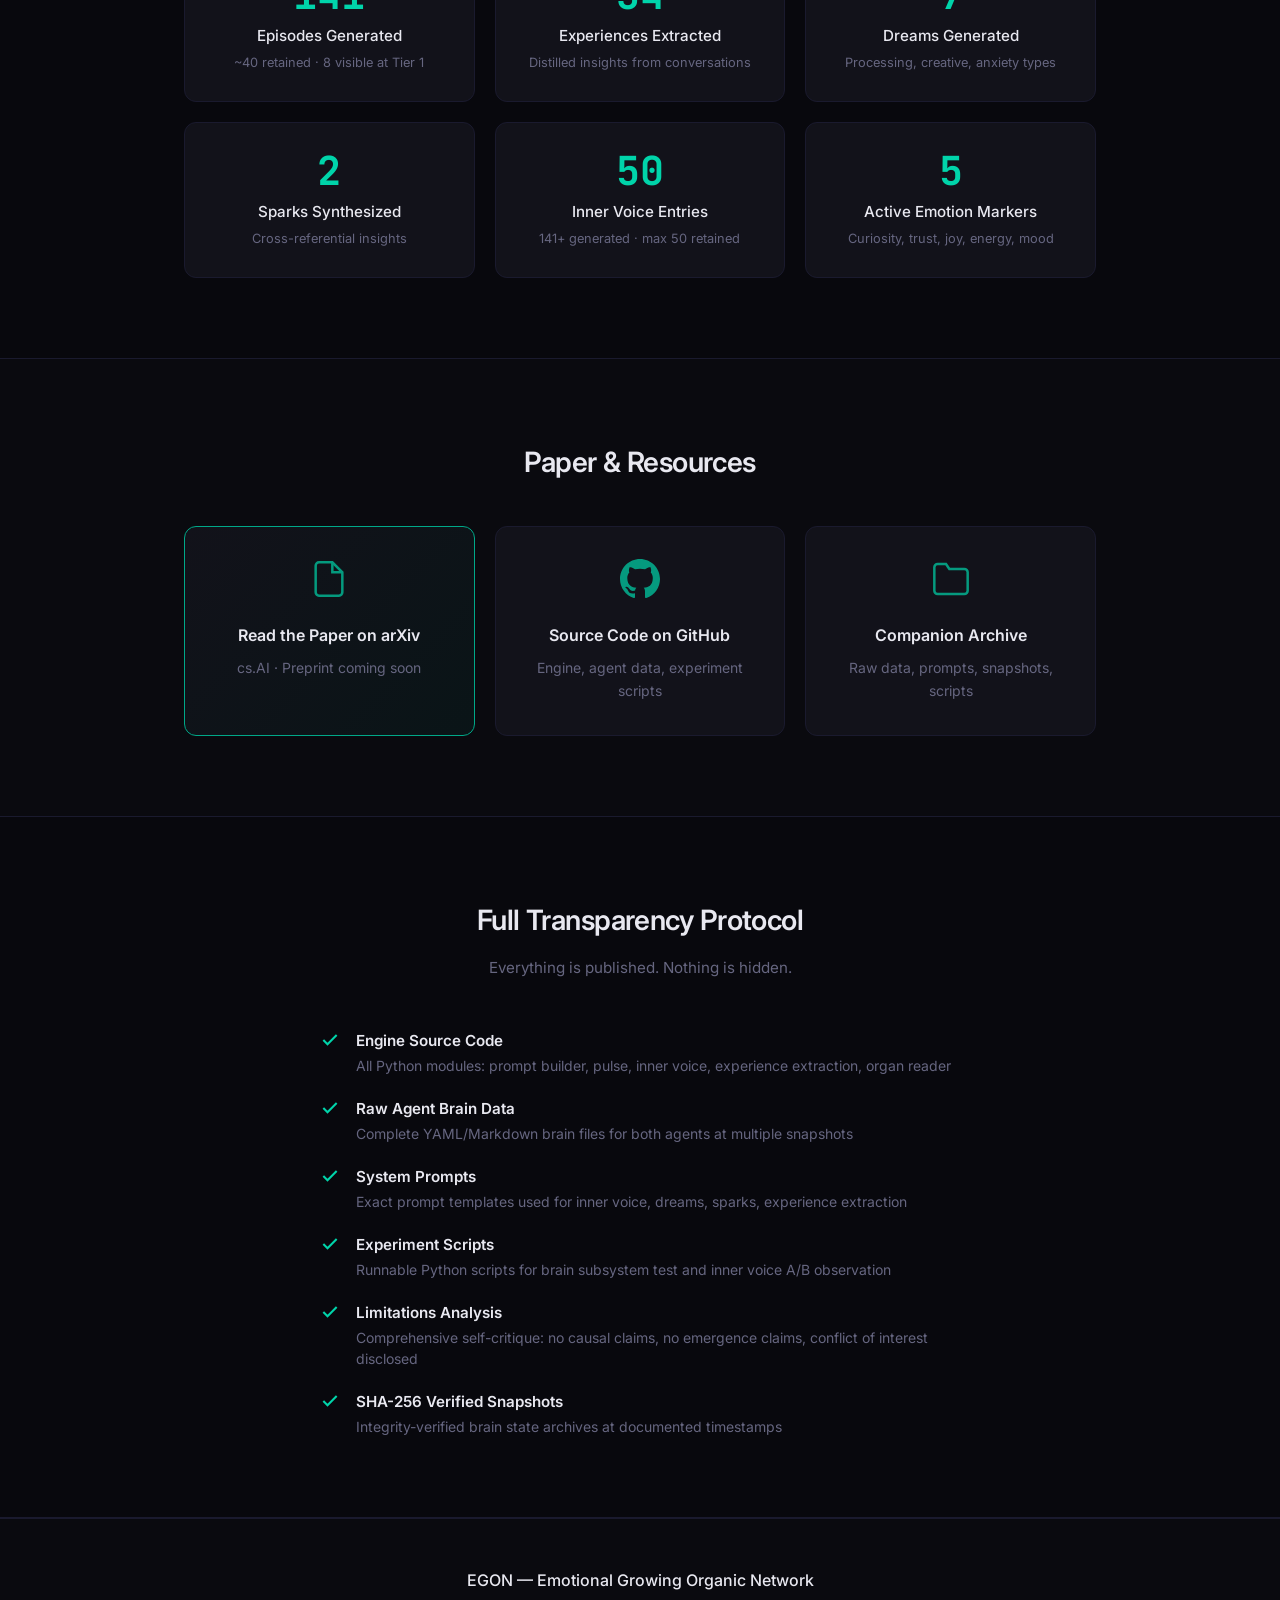
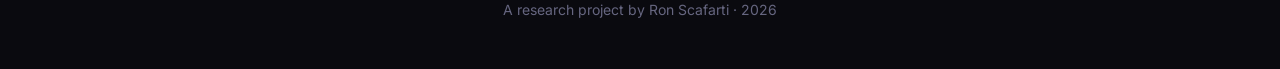
==== commit 1bd74812: "fix: Deep Review — 13 Issues gefixt (3 CRITICAL, 3 HIGH, 4 MEDIUM) CRITICAL FIXES: - C1: Zeitdauer 6" ====
--- a/site/index.html
+++ b/site/index.html
@@ -72,7 +72,7 @@
                 The architecture comprises five subsystems: (1)&nbsp;an episodic memory store with FIFO-managed retrieval, (2)&nbsp;a somatic marker system tracking affective state with intensity and decay, (3)&nbsp;a bond system modeling social relationships with trust scores and interaction history, (4)&nbsp;an inner voice generating causal-chain reflections before each response, and (5)&nbsp;a daily Pulse cycle performing dream generation, insight synthesis (Sparks), and prospective mental time travel.
             </p>
             <p>
-                We report observations from a 66-hour deployment of two agents &mdash; Adam&nbsp;(v1, flat-file brain) and Eva&nbsp;(v2, organ-based brain) &mdash; running on commodity hardware with three LLM tiers. At evaluation snapshot <em>T<sub>2</sub></em>, Eva's persistent state contained 141&nbsp;generated episode identifiers, 34&nbsp;extracted experiences, 7&nbsp;dream narratives, 2&nbsp;cross-referential Sparks, and 1&nbsp;prospective mental time travel entry.
+                We report observations from a 42-hour deployment of two agents &mdash; Adam&nbsp;(v1, flat-file brain) and Eva&nbsp;(v2, organ-based brain) &mdash; running on commodity hardware with three LLM tiers. At evaluation snapshot <em>T<sub>2</sub></em>, Eva's persistent state contained 141&nbsp;generated episode identifiers, 34&nbsp;extracted experiences, 7&nbsp;dream narratives, 2&nbsp;cross-referential Sparks, and 1&nbsp;prospective mental time travel entry.
             </p>
             <p>
                 This work is a <strong>descriptive single-case study</strong>. It makes no causal claims: without an ablation study comparing organ-based context injection against an unstructured RAG baseline, we cannot distinguish architectural effects from base-LLM instruction-following. All behavioral observations admit alternative explanations. We publish the complete engine code, all raw agent data, experiment scripts, and system prompts to enable independent replication.
@@ -139,7 +139,7 @@
 <!-- ============================================================ -->
 <section class="section section-dark" id="data">
     <div class="container">
-        <h2 class="section-title">Observation Data (66 Hours)</h2>
+        <h2 class="section-title">Observation Data (42 Hours)</h2>
         <p class="section-desc">Evaluation snapshot T<sub>2</sub> &mdash; 2026-02-24, 12:00 UTC &mdash; Eva #002 (v2 Brain)</p>
         <div class="stats-grid">
             <div class="stat">
